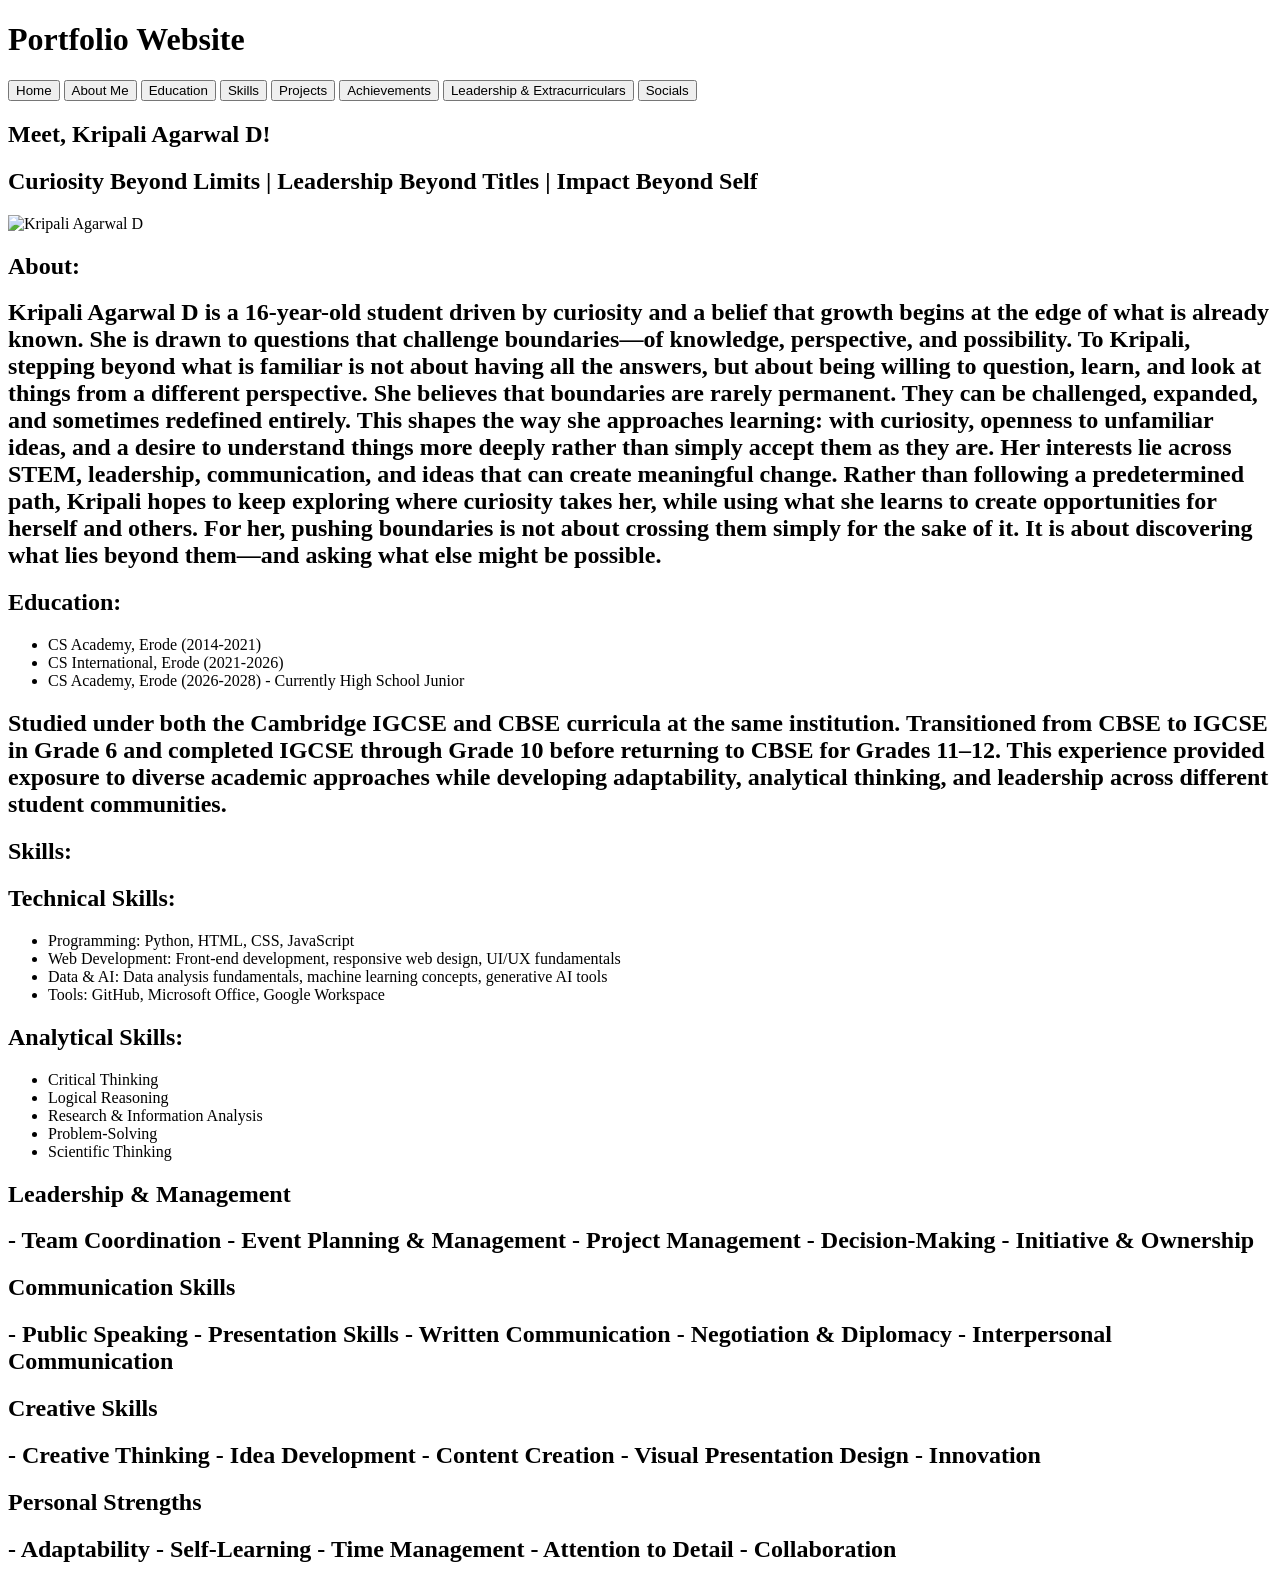
==== index.html @ 9242a565 "Initial portfolio upload" ====
<!DOCTYPE html>
<html lang="en">
<head>
    <meta charset="UTF-8">
    <meta name="viewport" content="width=device-width, initial-scale=1.0">
    <title>Portfolio Website - Kripali Agarwal D</title>
    <h1>Portfolio Website</h1>
</head>

<nav>
    <button>Home</button>
    <button>About Me</button>
    <button>Education</button>
    <button>Skills</button>
    <button>Projects</button>
    <button>Achievements</button>
    <button>Leadership & Extracurriculars</button>
    <a href="https://www.linkedin.com/in/kripali-agarwal-d/"><button>Socials</button></a>
</nav>

<body>

<section id="Home">
    <h1>Meet, Kripali Agarwal D!</h1>
    <h2>Curiosity Beyond Limits | Leadership Beyond Titles | Impact Beyond Self</h2>
    <img src="C:\Users\Kripali Agarwal\OneDrive\Documents\Python Codes\Portfolio\WhatsApp Image 2026-10-08 at 06.50.14.jpeg" alt="Kripali Agarwal D">
</section>

<section id="About Me">
    <h1>About:</h1>
    <h2>Kripali Agarwal D is a 16-year-old student driven by curiosity and a belief that growth begins at the edge of what is already known.

        She is drawn to questions that challenge boundaries—of knowledge, perspective, and possibility. To Kripali, stepping beyond what is familiar is not about having all the answers, but about being willing to question, learn, and look at things from a different perspective.

        She believes that boundaries are rarely permanent. They can be challenged, expanded, and sometimes redefined entirely. This shapes the way she approaches learning: with curiosity, openness to unfamiliar ideas, and a desire to understand things more deeply rather than simply accept them as they are.

        Her interests lie across STEM, leadership, communication, and ideas that can create meaningful change. Rather than following a predetermined path, Kripali hopes to keep exploring where curiosity takes her, while using what she learns to create opportunities for herself and others.

        For her, pushing boundaries is not about crossing them simply for the sake of it. It is about discovering what lies beyond them—and asking what else might be possible.</h2>
</section>

<section id="Education">
    <h1>Education:</h1>
<ul>
    <li>CS Academy, Erode (2014-2021)</li>
    <li>CS International, Erode (2021-2026)</li>
    <li>CS Academy, Erode (2026-2028) - Currently High School Junior</li>
</ul>
    <h2>Studied under both the Cambridge IGCSE and CBSE curricula at the same institution. Transitioned from CBSE to IGCSE in Grade 6 and completed IGCSE through Grade 10 before returning to CBSE for Grades 11–12. This experience provided exposure to diverse academic approaches while developing adaptability, analytical thinking, and leadership across different student communities.</h2>
</section>

<section id="Skills">
    <h1>Skills:</h1>
    <h2>Technical Skills:</h2>
<ul>
    <li>Programming: Python, HTML, CSS, JavaScript</li>
    <li>Web Development: Front-end development, responsive web design, UI/UX fundamentals</li>
    <li>Data & AI: Data analysis fundamentals, machine learning concepts, generative AI tools</li>
    <li>Tools: GitHub, Microsoft Office, Google Workspace</li>
</ul>

    <h2>Analytical Skills:</h2>
<ul>
    <li>Critical Thinking</li>
    <li>Logical Reasoning</li>
    <li>Research & Information Analysis</li>
    <li>Problem-Solving</li>
    <li>Scientific Thinking</li>
</ul>

    <h1>Leadership & Management</h1>
    <h2>- Team Coordination
        - Event Planning & Management
        - Project Management
        - Decision-Making
        - Initiative & Ownership</h2>

    <h1>Communication Skills</h1>
    <h2>- Public Speaking
        - Presentation Skills
        - Written Communication
        - Negotiation & Diplomacy
        - Interpersonal Communication</h2>

    <h1>Creative Skills</h1>
    <h2>- Creative Thinking
        - Idea Development
        - Content Creation
        - Visual Presentation Design
        - Innovation</h2>

<h1>Personal Strengths</h1>
    <h2>- Adaptability
        - Self-Learning
        - Time Management
        - Attention to Detail
        - Collaboration</h2>
</section>
</body>
</html>
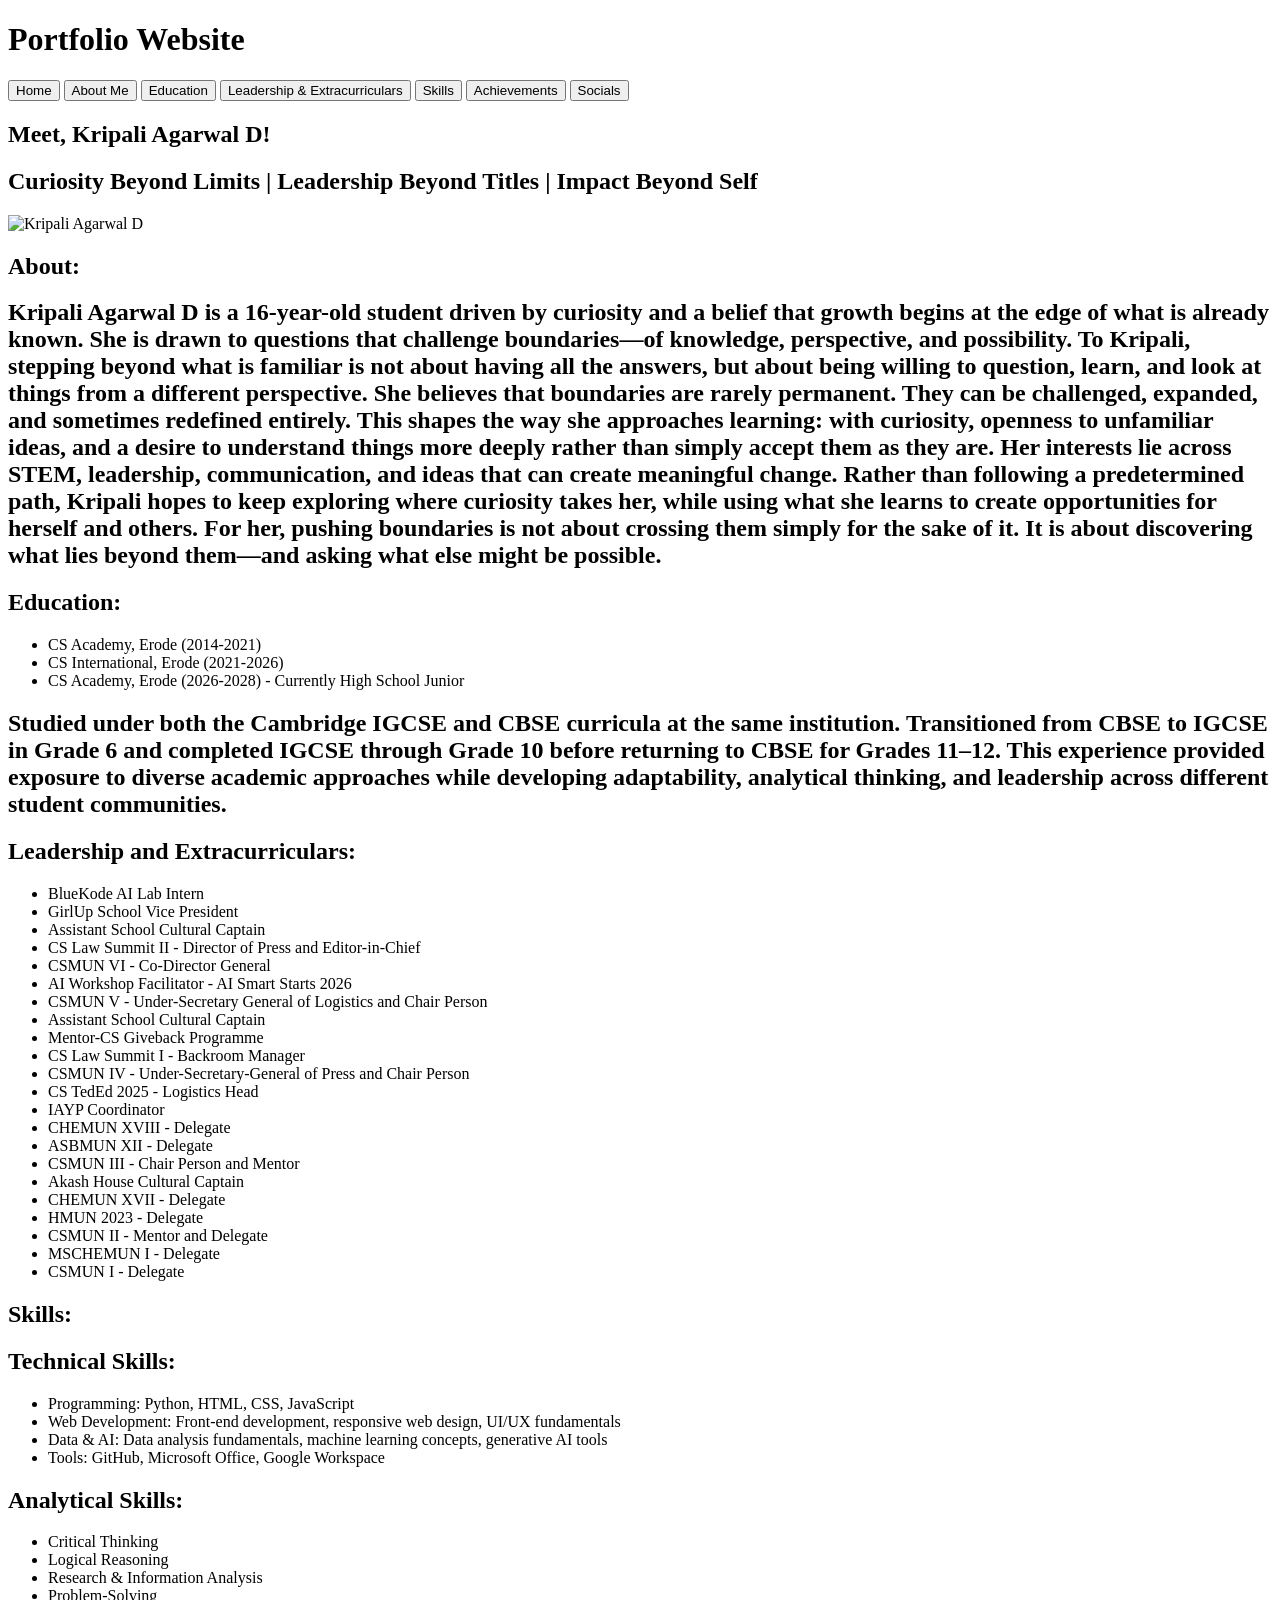
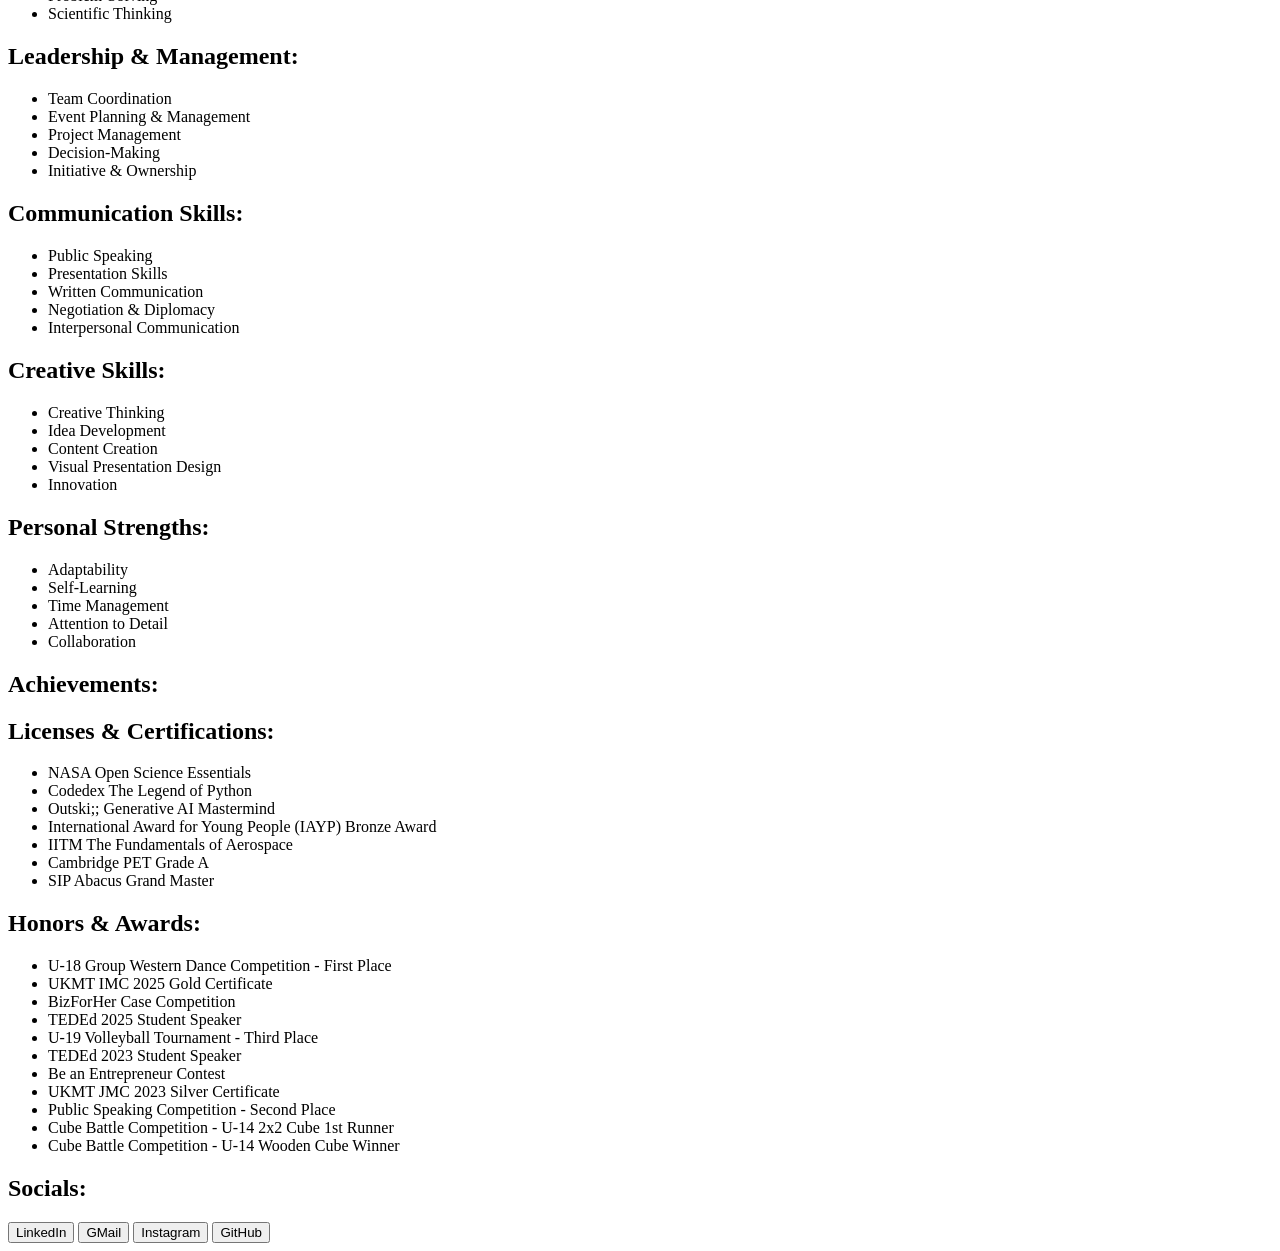
==== commit b6fdd0eb: "Update portfolio" ====
--- a/index.html
+++ b/index.html
@@ -11,11 +11,10 @@
     <button>Home</button>
     <button>About Me</button>
     <button>Education</button>
+    <button>Leadership & Extracurriculars</button>
     <button>Skills</button>
-    <button>Projects</button>
     <button>Achievements</button>
-    <button>Leadership & Extracurriculars</button>
-    <a href="https://www.linkedin.com/in/kripali-agarwal-d/"><button>Socials</button></a>
+    <button>Socials</button>
 </nav>
 
 <body>
@@ -49,6 +48,34 @@
     <h2>Studied under both the Cambridge IGCSE and CBSE curricula at the same institution. Transitioned from CBSE to IGCSE in Grade 6 and completed IGCSE through Grade 10 before returning to CBSE for Grades 11–12. This experience provided exposure to diverse academic approaches while developing adaptability, analytical thinking, and leadership across different student communities.</h2>
 </section>
 
+<section id="Leadership and Extracurriculars">
+    <h1>Leadership and Extracurriculars:</h1>
+<ul>
+    <li>BlueKode AI Lab Intern</li>
+    <li>GirlUp School Vice President</li>
+    <li>Assistant School Cultural Captain</li>
+    <li>CS Law Summit II - Director of Press and Editor-in-Chief</li>
+    <li>CSMUN VI - Co-Director General</li>
+    <li>AI Workshop Facilitator - AI Smart Starts 2026</li>
+    <li>CSMUN V - Under-Secretary General of Logistics and Chair Person</li>
+    <li>Assistant School Cultural Captain</li>
+    <li>Mentor-CS Giveback Programme</li>
+    <li>CS Law Summit I - Backroom Manager</li>
+    <li>CSMUN IV - Under-Secretary-General of Press and Chair Person</li>
+    <li>CS TedEd 2025 - Logistics Head</li>
+    <li>IAYP Coordinator</li>
+    <li>CHEMUN XVIII - Delegate</li>
+    <li>ASBMUN XII - Delegate</li>
+    <li>CSMUN III - Chair Person and Mentor</li>
+    <li>Akash House Cultural Captain</li>
+    <li>CHEMUN XVII - Delegate</li>
+    <li>HMUN 2023 - Delegate</li>
+    <li>CSMUN II - Mentor and Delegate</li>
+    <li>MSCHEMUN I - Delegate</li>
+    <li>CSMUN I - Delegate</li>
+</ul>    
+</section>
+
 <section id="Skills">
     <h1>Skills:</h1>
     <h2>Technical Skills:</h2>
@@ -68,33 +95,79 @@
     <li>Scientific Thinking</li>
 </ul>
 
-    <h1>Leadership & Management</h1>
-    <h2>- Team Coordination
-        - Event Planning & Management
-        - Project Management
-        - Decision-Making
-        - Initiative & Ownership</h2>
+    <h2>Leadership & Management:</h2>
+<ul>
+    <li>Team Coordination</li>
+    <li>Event Planning & Management</li>
+    <li>Project Management</li>
+    <li>Decision-Making</li>
+    <li>Initiative & Ownership</li>
+</ul>
 
-    <h1>Communication Skills</h1>
-    <h2>- Public Speaking
-        - Presentation Skills
-        - Written Communication
-        - Negotiation & Diplomacy
-        - Interpersonal Communication</h2>
+    <h2>Communication Skills:</h2>
+<ul>
+    <li>Public Speaking</li>
+    <li>Presentation Skills</li>
+    <li>Written Communication</li>
+    <li>Negotiation & Diplomacy</li>
+    <li>Interpersonal Communication</li>
+</ul>
 
-    <h1>Creative Skills</h1>
-    <h2>- Creative Thinking
-        - Idea Development
-        - Content Creation
-        - Visual Presentation Design
-        - Innovation</h2>
+    <h2>Creative Skills:</h2>
+<ul>
+    <li>Creative Thinking</li>
+    <li>Idea Development</li>
+    <li>Content Creation</li>
+    <li>Visual Presentation Design</li>
+    <li>Innovation</li>
+</ul>
 
-<h1>Personal Strengths</h1>
-    <h2>- Adaptability
-        - Self-Learning
-        - Time Management
-        - Attention to Detail
-        - Collaboration</h2>
+    <h2>Personal Strengths:</h2>
+<ul>
+    <li>Adaptability</li>
+    <li>Self-Learning</li>
+    <li>Time Management</li>
+    <li>Attention to Detail</li>
+    <li>Collaboration</li>
+</ul>
+
 </section>
+
+<section id="Achievements">
+    <h1>Achievements:</h1>
+    <h2>Licenses & Certifications:</h2>
+<ul>
+    <li>NASA Open Science Essentials</li>
+    <li>Codedex The Legend of Python</li>
+    <li>Outski;; Generative AI Mastermind</li>
+    <li>International Award for Young People (IAYP) Bronze Award</li>
+    <li>IITM The Fundamentals of Aerospace</li>
+    <li>Cambridge PET Grade A</li>
+    <li>SIP Abacus Grand Master</li>
+</ul>
+    <h2>Honors & Awards:</h2>
+<ul>
+    <li>U-18 Group Western Dance Competition - First Place</li>
+    <li>UKMT IMC 2025 Gold Certificate</li>
+    <li>BizForHer Case Competition</li>
+    <li>TEDEd 2025 Student Speaker</li>
+    <li>U-19 Volleyball Tournament - Third Place</li>
+    <li>TEDEd 2023 Student Speaker</li>
+    <li>Be an Entrepreneur Contest</li>
+    <li>UKMT JMC 2023 Silver Certificate</li>
+    <li>Public Speaking Competition - Second Place</li>
+    <li>Cube Battle Competition - U-14 2x2 Cube 1st Runner</li>
+    <li>Cube Battle Competition - U-14 Wooden Cube Winner</li>
+</ul>
+</section>
+
+<section id="Socials">
+    <h1>Socials:</h1>
+    <a href="https://www.linkedin.com/in/kripali-agarwal-d/"><button>LinkedIn</button></a>
+    <a href="tokripali@gmail.com"><button>GMail</button></a>
+    <a href="https://www.instagram.com/kripali_agarwal_?exln=MWNzYXhwdHA3Nm5weg=="><button>Instagram</button></a>
+    <a href="https://github.com/kripali-agarwal"><button>GitHub</button></a>
+</section>
+
 </body>
 </html>
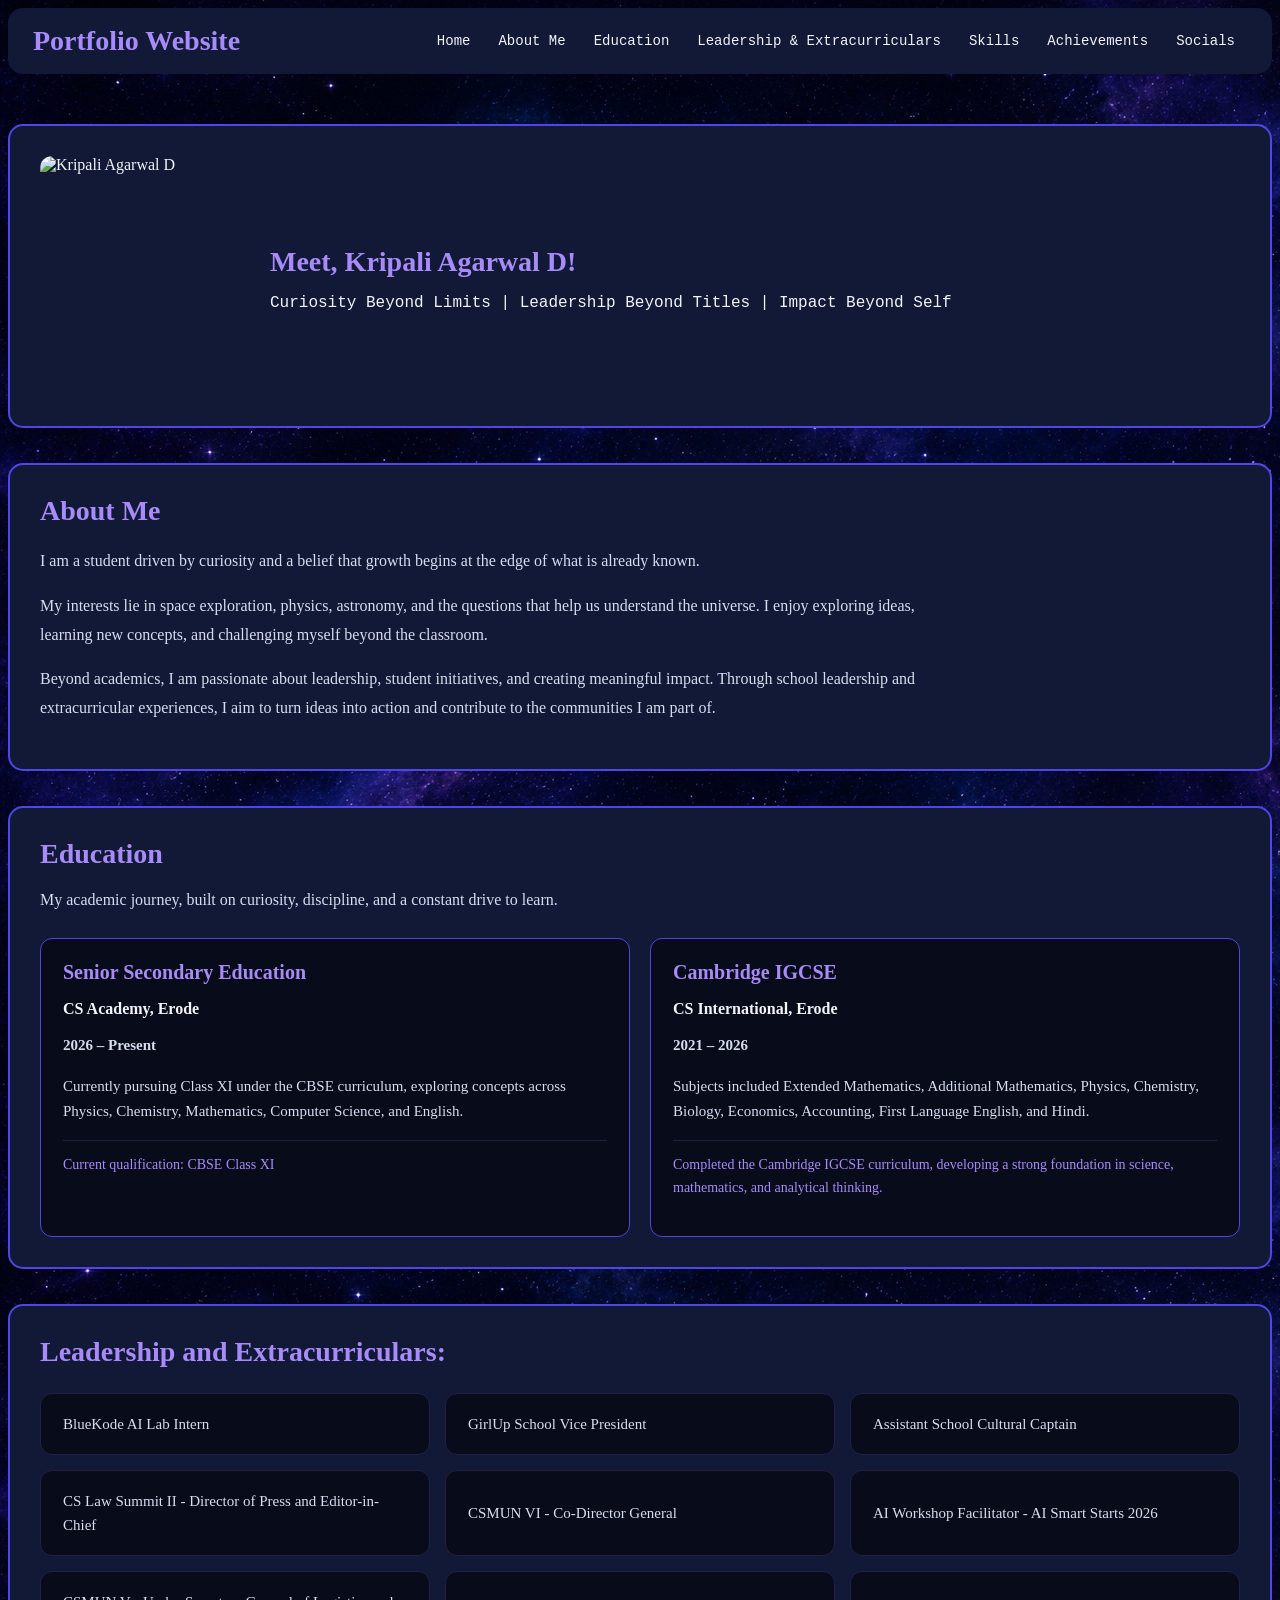
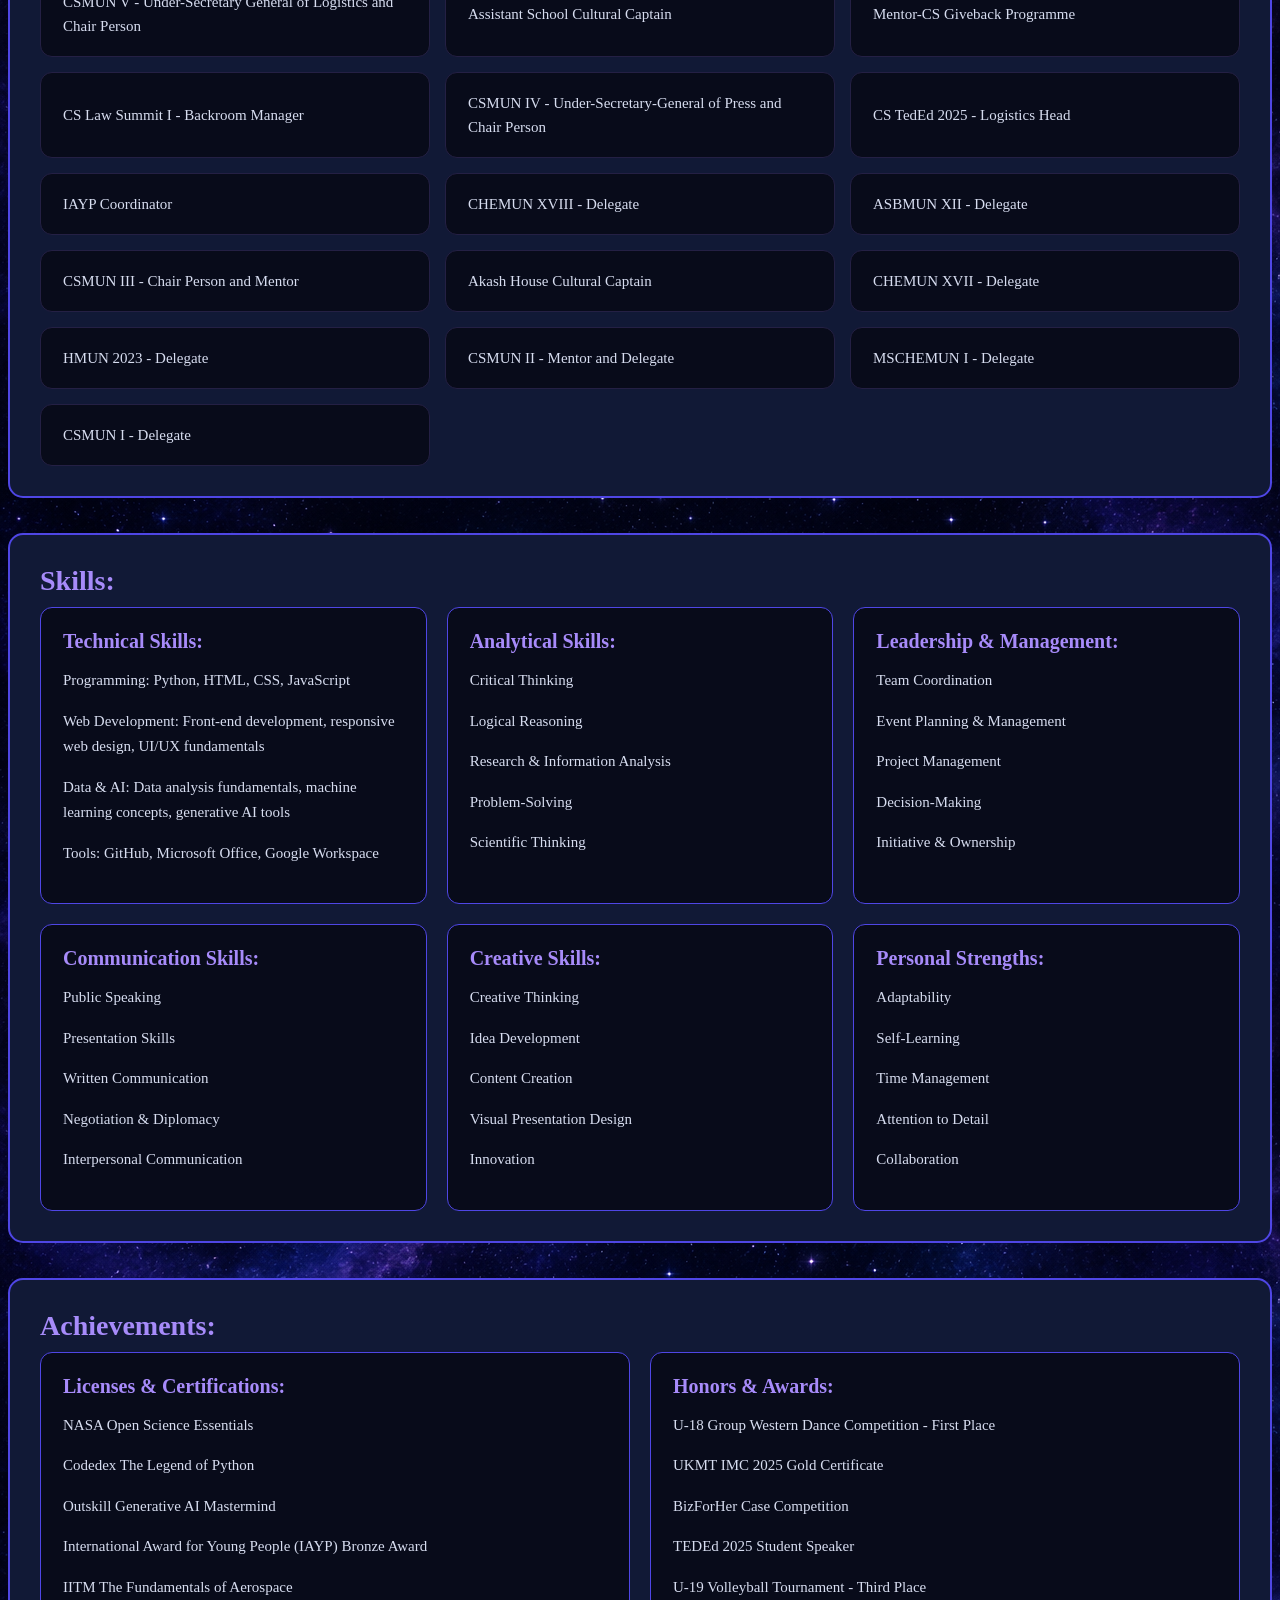
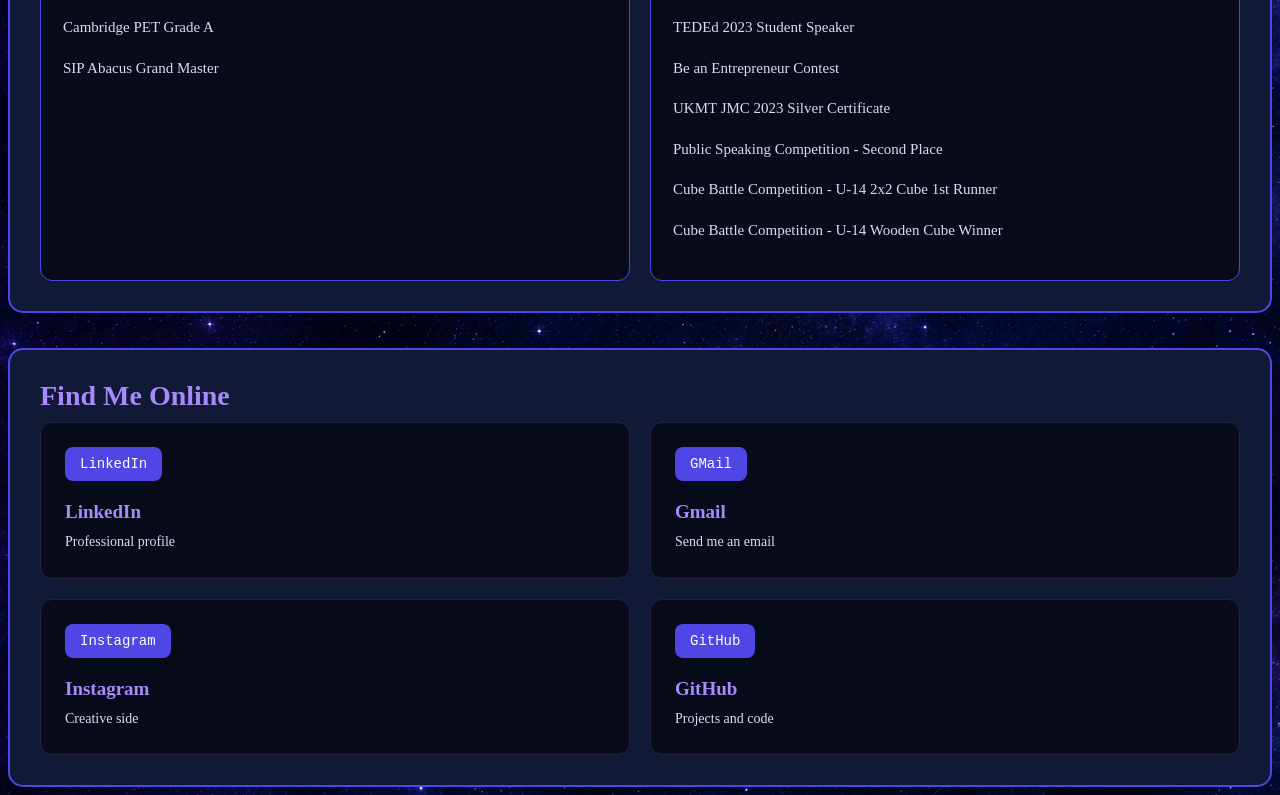
==== commit 6ecea4df: "Update portfolio" ====
--- a/index.html
+++ b/index.html
@@ -4,53 +4,106 @@
     <meta charset="UTF-8">
     <meta name="viewport" content="width=device-width, initial-scale=1.0">
     <title>Portfolio Website - Kripali Agarwal D</title>
-    <h1>Portfolio Website</h1>
+    <link rel="stylesheet" href="style.css">
 </head>
 
 <nav>
-    <button>Home</button>
-    <button>About Me</button>
-    <button>Education</button>
-    <button>Leadership & Extracurriculars</button>
-    <button>Skills</button>
-    <button>Achievements</button>
-    <button>Socials</button>
+    <h1 class="logo">Portfolio Website</h1>
+
+    <div class="new-links">
+        <button>Home</button>
+        <button>About Me</button>
+        <button>Education</button>
+        <button>Leadership & Extracurriculars</button>
+        <button>Skills</button>
+        <button>Achievements</button>
+        <button>Socials</button>
+    </div>
 </nav>
 
 <body>
 
 <section id="Home">
-    <h1>Meet, Kripali Agarwal D!</h1>
-    <h2>Curiosity Beyond Limits | Leadership Beyond Titles | Impact Beyond Self</h2>
-    <img src="C:\Users\Kripali Agarwal\OneDrive\Documents\Python Codes\Portfolio\WhatsApp Image 2026-10-08 at 06.50.14.jpeg" alt="Kripali Agarwal D">
-</section>
-
-<section id="About Me">
-    <h1>About:</h1>
-    <h2>Kripali Agarwal D is a 16-year-old student driven by curiosity and a belief that growth begins at the edge of what is already known.
-
-        She is drawn to questions that challenge boundaries—of knowledge, perspective, and possibility. To Kripali, stepping beyond what is familiar is not about having all the answers, but about being willing to question, learn, and look at things from a different perspective.
-
-        She believes that boundaries are rarely permanent. They can be challenged, expanded, and sometimes redefined entirely. This shapes the way she approaches learning: with curiosity, openness to unfamiliar ideas, and a desire to understand things more deeply rather than simply accept them as they are.
-
-        Her interests lie across STEM, leadership, communication, and ideas that can create meaningful change. Rather than following a predetermined path, Kripali hopes to keep exploring where curiosity takes her, while using what she learns to create opportunities for herself and others.
-
-        For her, pushing boundaries is not about crossing them simply for the sake of it. It is about discovering what lies beyond them—and asking what else might be possible.</h2>
-</section>
+    <img src="C:\Users\Kripali Agarwal\OneDrive\Documents\Python Codes\Portfolio\WhatsApp Image 2026-10-08 at 06.50.14.jpeg" alt="Kripali Agarwal D" class="profile-photo">
+    <div class="home-text">
+        <h1>Meet, Kripali Agarwal D!</h1>
+        <h2>Curiosity Beyond Limits | Leadership Beyond Titles | Impact Beyond Self</h2>
+    </div>
+</section>
+
+
+<section id="About-Me">
+    <h1>About Me</h1>
+
+    <div class="about-content">
+        <p>
+            I am a student driven by curiosity and a belief that
+            growth begins at the edge of what is already known.
+        </p>
+
+        <p>
+            My interests lie in space exploration, physics,
+            astronomy, and the questions that help us understand
+            the universe. I enjoy exploring ideas, learning new
+            concepts, and challenging myself beyond the classroom.
+        </p>
+
+        <p>
+            Beyond academics, I am passionate about leadership,
+            student initiatives, and creating meaningful impact.
+            Through school leadership and extracurricular
+            experiences, I aim to turn ideas into action and
+            contribute to the communities I am part of.
+        </p>
+    </div>
+</section>
+
 
 <section id="Education">
-    <h1>Education:</h1>
-<ul>
-    <li>CS Academy, Erode (2014-2021)</li>
-    <li>CS International, Erode (2021-2026)</li>
-    <li>CS Academy, Erode (2026-2028) - Currently High School Junior</li>
-</ul>
-    <h2>Studied under both the Cambridge IGCSE and CBSE curricula at the same institution. Transitioned from CBSE to IGCSE in Grade 6 and completed IGCSE through Grade 10 before returning to CBSE for Grades 11–12. This experience provided exposure to diverse academic approaches while developing adaptability, analytical thinking, and leadership across different student communities.</h2>
-</section>
-
-<section id="Leadership and Extracurriculars">
+    <h1>Education</h1>
+
+    <p class="education-intro">
+        My academic journey, built on curiosity, discipline,
+        and a constant drive to learn.
+    </p>
+
+    <div class="education-container">
+
+        <div class="education-card">
+            <h2>Senior Secondary Education</h2>
+            <h3>CS Academy, Erode</h3>
+            <p class="education-date">2026 – Present</p>
+            <p>
+                Currently pursuing Class XI under the CBSE
+                curriculum, exploring concepts across Physics,
+                Chemistry, Mathematics, Computer Science, and English.
+            </p>
+            <p class="education-highlight">
+                Current qualification: CBSE Class XI
+            </p>
+        </div>
+
+        <div class="education-card">
+            <h2>Cambridge IGCSE</h2>
+            <h3>CS International, Erode</h3>
+            <p class="education-date">2021 – 2026</p>
+            <p>
+                Subjects included Extended Mathematics, Additional Mathematics, Physics,
+                Chemistry, Biology, Economics, Accounting, First Language English, and Hindi.
+            </p>
+            <p class="education-highlight">
+                Completed the Cambridge IGCSE curriculum,
+                developing a strong foundation in science,
+                mathematics, and analytical thinking.
+            </p>
+        </div>
+
+    </div>
+</section>
+
+<section id="Leadership-and-Extracurriculars">
     <h1>Leadership and Extracurriculars:</h1>
-<ul>
+<ul class="leadership-list">
     <li>BlueKode AI Lab Intern</li>
     <li>GirlUp School Vice President</li>
     <li>Assistant School Cultural Captain</li>
@@ -78,95 +131,123 @@
 
 <section id="Skills">
     <h1>Skills:</h1>
-    <h2>Technical Skills:</h2>
-<ul>
-    <li>Programming: Python, HTML, CSS, JavaScript</li>
-    <li>Web Development: Front-end development, responsive web design, UI/UX fundamentals</li>
-    <li>Data & AI: Data analysis fundamentals, machine learning concepts, generative AI tools</li>
-    <li>Tools: GitHub, Microsoft Office, Google Workspace</li>
-</ul>
-
-    <h2>Analytical Skills:</h2>
-<ul>
-    <li>Critical Thinking</li>
-    <li>Logical Reasoning</li>
-    <li>Research & Information Analysis</li>
-    <li>Problem-Solving</li>
-    <li>Scientific Thinking</li>
-</ul>
-
-    <h2>Leadership & Management:</h2>
-<ul>
-    <li>Team Coordination</li>
-    <li>Event Planning & Management</li>
-    <li>Project Management</li>
-    <li>Decision-Making</li>
-    <li>Initiative & Ownership</li>
-</ul>
-
-    <h2>Communication Skills:</h2>
-<ul>
-    <li>Public Speaking</li>
-    <li>Presentation Skills</li>
-    <li>Written Communication</li>
-    <li>Negotiation & Diplomacy</li>
-    <li>Interpersonal Communication</li>
-</ul>
-
-    <h2>Creative Skills:</h2>
-<ul>
-    <li>Creative Thinking</li>
-    <li>Idea Development</li>
-    <li>Content Creation</li>
-    <li>Visual Presentation Design</li>
-    <li>Innovation</li>
-</ul>
-
-    <h2>Personal Strengths:</h2>
-<ul>
-    <li>Adaptability</li>
-    <li>Self-Learning</li>
-    <li>Time Management</li>
-    <li>Attention to Detail</li>
-    <li>Collaboration</li>
-</ul>
-
+    <div class="skills-container">
+        <div class="skills-card">
+            <h2>Technical Skills:</h2>
+            <p>Programming: Python, HTML, CSS, JavaScript</p>
+            <p>Web Development: Front-end development, responsive web design, UI/UX fundamentals</p>
+            <p>Data & AI: Data analysis fundamentals, machine learning concepts, generative AI tools</p>
+            <p>Tools: GitHub, Microsoft Office, Google Workspace</p>
+        </div>
+
+        <div class="skills-card">
+            <h2>Analytical Skills:</h2>
+            <p>Critical Thinking</p>
+            <p>Logical Reasoning</p>
+            <p>Research & Information Analysis</p>
+            <p>Problem-Solving</p>
+            <p>Scientific Thinking</p>
+        </div>
+
+        <div class="skills-card">
+            <h2>Leadership & Management:</h2>
+            <p>Team Coordination</p>
+            <p>Event Planning & Management</p>
+            <p>Project Management</p>
+            <p>Decision-Making</p>
+            <p>Initiative & Ownership</p>
+        </div>
+
+        <div class="skills-card">
+            <h2>Communication Skills:</h2>
+            <p>Public Speaking</p>
+            <p>Presentation Skills</p>
+            <p>Written Communication</p>
+            <p>Negotiation & Diplomacy</p>
+            <p>Interpersonal Communication</p>
+        </div>
+        
+        <div class="skills-card">
+            <h2>Creative Skills:</h2>
+            <p>Creative Thinking</p>
+            <p>Idea Development</p>
+            <p>Content Creation</p>
+            <p>Visual Presentation Design</p>
+            <p>Innovation</p>
+        </div>
+
+        <div class="skills-card">
+            <h2>Personal Strengths:</h2>
+            <p>Adaptability</p>
+            <p>Self-Learning</p>
+            <p>Time Management</p>
+            <p>Attention to Detail</p>
+            <p>Collaboration</p>
+        </div>
+
+    </div>
 </section>
 
 <section id="Achievements">
     <h1>Achievements:</h1>
-    <h2>Licenses & Certifications:</h2>
-<ul>
-    <li>NASA Open Science Essentials</li>
-    <li>Codedex The Legend of Python</li>
-    <li>Outski;; Generative AI Mastermind</li>
-    <li>International Award for Young People (IAYP) Bronze Award</li>
-    <li>IITM The Fundamentals of Aerospace</li>
-    <li>Cambridge PET Grade A</li>
-    <li>SIP Abacus Grand Master</li>
-</ul>
-    <h2>Honors & Awards:</h2>
-<ul>
-    <li>U-18 Group Western Dance Competition - First Place</li>
-    <li>UKMT IMC 2025 Gold Certificate</li>
-    <li>BizForHer Case Competition</li>
-    <li>TEDEd 2025 Student Speaker</li>
-    <li>U-19 Volleyball Tournament - Third Place</li>
-    <li>TEDEd 2023 Student Speaker</li>
-    <li>Be an Entrepreneur Contest</li>
-    <li>UKMT JMC 2023 Silver Certificate</li>
-    <li>Public Speaking Competition - Second Place</li>
-    <li>Cube Battle Competition - U-14 2x2 Cube 1st Runner</li>
-    <li>Cube Battle Competition - U-14 Wooden Cube Winner</li>
-</ul>
+    <div class="achieve-container">
+        <div class="achieve-card">
+            <h2>Licenses & Certifications:</h2>
+            <p>NASA Open Science Essentials</p>
+            <p>Codedex The Legend of Python</p>
+            <p>Outskill Generative AI Mastermind</p>
+            <p>International Award for Young People (IAYP) Bronze Award</p>
+            <p>IITM The Fundamentals of Aerospace</p>
+            <p>Cambridge PET Grade A</p>
+            <p>SIP Abacus Grand Master</p>
+        </div>
+
+        <div class="achieve-card">
+            <h2>Honors & Awards:</h2>
+            <p>U-18 Group Western Dance Competition - First Place</p>
+            <p>UKMT IMC 2025 Gold Certificate</p>
+            <p>BizForHer Case Competition</p>
+            <p>TEDEd 2025 Student Speaker</p>
+            <p>U-19 Volleyball Tournament - Third Place</p>
+            <p>TEDEd 2023 Student Speaker</p>
+            <p>Be an Entrepreneur Contest</p>
+            <p>UKMT JMC 2023 Silver Certificate</p>
+            <p>Public Speaking Competition - Second Place</p>
+            <p>Cube Battle Competition - U-14 2x2 Cube 1st Runner</p>
+            <p>Cube Battle Competition - U-14 Wooden Cube Winner</p>
+        </div>
+
+    </div>
 </section>
 
 <section id="Socials">
-    <h1>Socials:</h1>
-    <a href="https://www.linkedin.com/in/kripali-agarwal-d/"><button>LinkedIn</button></a>
-    <a href="tokripali@gmail.com"><button>GMail</button></a>
-    <a href="https://www.instagram.com/kripali_agarwal_?exln=MWNzYXhwdHA3Nm5weg=="><button>Instagram</button></a>
-    <a href="https://github.com/kripali-agarwal"><button>GitHub</button></a>
+    <h1>Find Me Online</h1>
+    <div class="socials-container">
+        <div class="socials-card">
+            <a href="https://www.linkedin.com/in/kripali-agarwal-d/"><button>LinkedIn</button></a>
+            <h2>LinkedIn</h2>
+            <p>Professional profile</p>
+        </div>
+
+        <div class="socials-card">
+            <a href="tokripali@gmail.com"><button>GMail</button></a>
+            <h2>Gmail</h2>
+            <p>Send me an email</p>
+        </div>
+
+        <div class="socials-card">
+            <a href="https://www.instagram.com/kripali_agarwal_?exln=MWNzYXhwdHA3Nm5weg=="><button>Instagram</button></a>
+            <h2>Instagram</h2>
+            <p>Creative side</p>
+        </div>
+    
+        <div class="socials-card">
+            <a href="https://github.com/kripali-agarwal"><button>GitHub</button></a>
+            <h2>GitHub</h2>
+            <p>Projects and code</p>
+        </div>
+    
+    </div>
 </section>
 
 </body>
--- a/style.css
+++ b/style.css
@@ -0,0 +1,371 @@
+body {
+    background-color: #080B1A;
+    background-image: url("Dreamy Indigo Nebula Starfield.png");
+    color: #F1F5F9;
+    font-family: Georgia, serif;
+}
+
+nav {
+    display: flex;
+    justify-content: space-between;
+    align-items: center;
+    gap: 20px;
+
+    background-color: #111936;
+    padding: 15px 25px;
+    border-radius: 15px;
+    font-family: Georgia;
+}
+
+.logo {
+    color: #A78BFA;
+    font-size: 28px;
+    margin: 0;
+    white-space: nowrap;
+}
+
+.nav-links {
+    display: flex;
+    align-items: center;
+    gap: 10px;
+}
+
+nav button {
+    background-color: transparent;
+    color: #F1F5F9;
+    border: none;
+    padding: 10px 12px;
+    border-radius: 8px;
+    font-size: 14px;
+    cursor: pointer;
+    font-family:'Courier New', Courier, monospace;
+}
+
+#Home {
+    background-color: #111936;
+    color: #F1F5F9;
+    border: 2px solid #4F46E5;
+    border-radius: 15px;
+    padding: 30px;
+    margin-top: 50px;
+
+    display: flex;
+    align-items: center;
+    gap: 30px;
+}
+
+.profile-photo {
+    width: 200px;
+    height: 240px;
+    object-fit: cover;
+    border-radius: 12px;
+}
+
+.home-text {
+    flex: 1;
+}
+
+.home-text h1 {
+    font-size: 28px;
+    margin-bottom: 12px;
+    color:#A78BFA;
+}
+
+.home-text h2 {
+    font-size: 16px;
+    font-weight: normal;
+    line-height: 1.6;
+    font-family: 'Courier New', Courier, monospace;
+}
+
+#About-Me {
+    background-color: #111936;
+    color: #F1F5F9;
+    border: 2px solid #4F46E5;
+    border-radius: 15px;
+    padding: 30px;
+    margin-top: 35px;
+}
+
+#About-Me h1 {
+    color: #A78BFA;
+    font-size: 28px;
+    margin-top: 0;
+    margin-bottom: 20px;
+}
+
+.about-content {
+    max-width: 900px;
+}
+
+.about-content p {
+    font-size: 16px;
+    line-height: 1.8;
+    margin-bottom: 16px;
+    color: #D7DDF0;
+}
+
+
+#Education {
+    background-color: #111936;
+    color: #F1F5F9;
+    border: 2px solid #4F46E5;
+    border-radius: 15px;
+    padding: 30px;
+    margin-top: 35px;
+}
+
+#Education > h1 {
+    color: #A78BFA;
+    font-size: 28px;
+    margin-top: 0;
+    margin-bottom: 10px;
+}
+
+.education-intro {
+    color: #D7DDF0;
+    font-size: 16px;
+    line-height: 1.7;
+    margin-bottom: 25px;
+}
+
+.education-container {
+    display: flex;
+    gap: 20px;
+    flex-wrap: wrap;
+}
+
+.education-card {
+    background-color: #080B1A;
+    border: 1px solid #4F46E5;
+    border-radius: 12px;
+    padding: 22px;
+    flex: 1;
+    min-width: 250px;
+}
+
+.education-card h2 {
+    color: #A78BFA;
+    font-size: 20px;
+    margin-top: 0;
+    margin-bottom: 10px;
+}
+
+.education-card h3 {
+    color: #F1F5F9;
+    font-size: 16px;
+    margin-bottom: 8px;
+}
+
+.education-date {
+    color: #A78BFA;
+    font-size: 14px;
+    font-weight: bold;
+}
+
+.education-card p {
+    font-size: 15px;
+    line-height: 1.7;
+    color: #D7DDF0;
+}
+
+.education-card .education-highlight {
+    border-top: 1px solid #242044;
+    padding-top: 12px;
+    color: #A78BFA;
+    font-size: 14px;
+}
+
+#Leadership-and-Extracurriculars {
+    background-color: #111936;
+    color: #F1F5F9;
+    border: 2px solid #4F46E5;
+    border-radius: 15px;
+    padding: 30px;
+    margin-top: 35px;
+}
+
+#Leadership-and-Extracurriculars > h1 {
+    color: #A78BFA;
+    font-size: 28px;
+    margin-top: 0;
+    margin-bottom: 25px;
+}
+
+.leadership-list {
+    list-style: none;
+    padding: 0;
+    margin: 0;
+
+    display: grid;
+    grid-template-columns: repeat(3, minmax(0, 1fr));
+    gap: 15px;
+}
+
+.leadership-list li {
+    background-color: #080B1A;
+    color: #D7DDF0;
+    border: 1px solid #242044;
+    border-radius: 12px;
+    padding: 18px 22px;
+    font-size: 15px;
+    line-height: 1.6;
+
+    display: flex;
+    align-items: center;
+
+    transition: border-color 0.3s;
+}
+
+#Skills {
+    background-color: #111936;
+    color: #F1F5F9;
+    border: 2px solid #4F46E5;
+    border-radius: 15px;
+    padding: 30px;
+    margin-top: 35px;
+}
+
+#Skills > h1 {
+    color: #A78BFA;
+    font-size: 28px;
+    margin-top: 0;
+    margin-bottom: 10px;
+}
+
+.skills-container {
+    display: flex;
+    gap: 20px;
+    flex-wrap: wrap;
+}
+
+.skills-card {
+    background-color: #080B1A;
+    border: 1px solid #4F46E5;
+    border-radius: 12px;
+    padding: 22px;
+    flex: 1;
+    min-width: 250px;
+}
+
+#Skills h2 {
+    color: #A78BFA;
+    font-size: 20px;
+    margin-top: 0;
+    margin-bottom: 10px;
+}
+
+.skills-card p {
+    font-size: 15px;
+    line-height: 1.7;
+    color: #D7DDF0;
+}
+
+#Achievements {
+    background-color: #111936;
+    color: #F1F5F9;
+    border: 2px solid #4F46E5;
+    border-radius: 15px;
+    padding: 30px;
+    margin-top: 35px;
+}
+
+#Achievements > h1 {
+    color: #A78BFA;
+    font-size: 28px;
+    margin-top: 0;
+    margin-bottom: 10px;
+}
+
+.achieve-container {
+    display: flex;
+    gap: 20px;
+    flex-wrap: wrap;
+}
+
+.achieve-card {
+    background-color: #080B1A;
+    border: 1px solid #4F46E5;
+    border-radius: 12px;
+    padding: 22px;
+    flex: 1;
+    min-width: 250px;
+}
+
+#Achievements h2 {
+    color: #A78BFA;
+    font-size: 20px;
+    margin-top: 0;
+    margin-bottom: 10px;
+}
+
+.achieve-card p {
+    font-size: 15px;
+    line-height: 1.7;
+    color: #D7DDF0;
+}
+
+#Socials {
+    background-color: #111936;
+    color: #F1F5F9;
+    border: 2px solid #4F46E5;
+    border-radius: 15px;
+    padding: 30px;
+    margin-top: 35px;
+}
+
+#Socials > h1 {
+    color: #A78BFA;
+    font-size: 28px;
+    margin-top: 0;
+    margin-bottom: 10px;
+}
+
+.socials-container {
+    display: grid;
+    grid-template-columns: repeat(2, minmax(0, 1fr));
+    gap: 20px;
+}
+
+.socials-card {
+    background-color: #080B1A;
+    border: 1px solid #242044;
+    border-radius: 12px;
+    padding: 24px;
+    transition: border-color 0.3s, transform 0.3s;
+}
+
+.socials-card a {
+    text-decoration: none;
+}
+
+.socials-card button {
+    background-color: #4F46E5;
+    color: #FFFFFF;
+    border: none;
+    border-radius: 8px;
+    padding: 9px 15px;
+    font-size: 14px;
+    cursor: pointer;
+    margin-bottom: 12px;
+    font-family:'Courier New', Courier, monospace
+}
+
+.socials-card h2 {
+    color: #A78BFA;
+    font-size: 19px;
+    margin: 8px 0;
+}
+
+.socials-card p {
+    color: #D7DDF0;
+    font-size: 14px;
+    line-height: 1.6;
+    margin: 0;
+}
+
+@media (max-width: 600px) {
+    .socials-container {
+        grid-template-columns: 1fr;
+    }
+}
